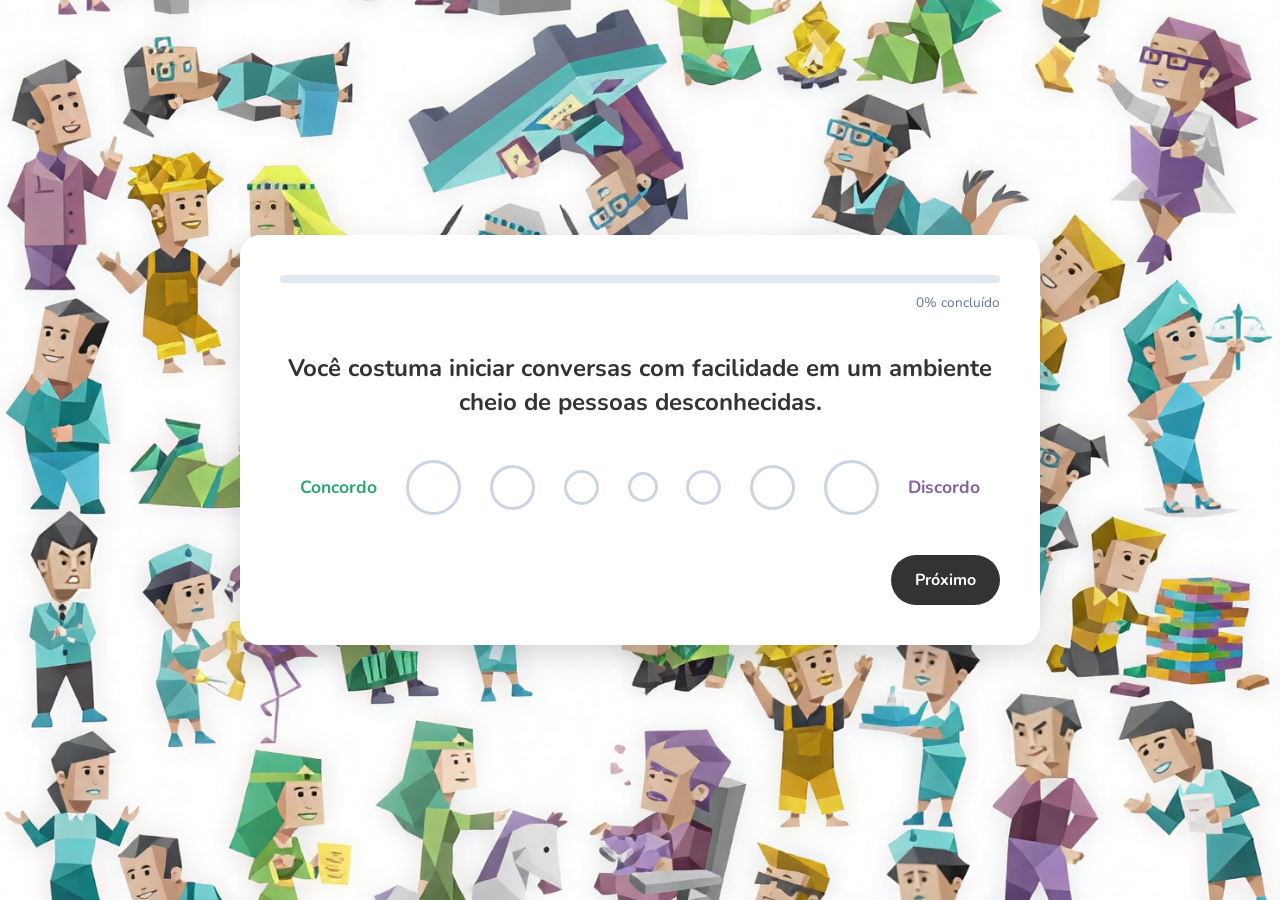
==== teste.html @ cea0da2a "Estilo e script modificados - definitivo" ====
<!DOCTYPE html>
<html lang="pt-BR">
<head>
    <meta charset="UTF-8">
    <meta name="viewport" content="width=device-width, initial-scale=1.0">
    <title>Teste de Personalidade</title>
    <link rel="stylesheet" href="style.css">
</head>
<body>

    <div class="teste-container">
        <!-- Barra de Progresso -->
        <div class="progresso-wrapper">
            <div class="progresso-barra" style="width: 10%;"></div>
        </div>
        <p class="progresso-texto">10% concluído</p>

        <!-- Pergunta -->
        <div class="pergunta-card">
            <h2>Você costuma iniciar conversas com facilidade em um ambiente cheio de pessoas desconhecidas.</h2>
            
            <!-- Escala de Respostas -->
            <div class="opcoes-escala">
                <span class="label-concordo">Concordo</span>

                <!-- Opções (Bolinhas) -->
                <label class="opcao concordo-3">
                    <input type="radio" name="p1" value="3">
                    <span class="bolinha"></span>
                </label>
                <label class="opcao concordo-2">
                    <input type="radio" name="p1" value="2">
                    <span class="bolinha"></span>
                </label>
                <label class="opcao concordo-1">
                    <input type="radio" name="p1" value="1">
                    <span class="bolinha"></span>
                </label>
                
                <label class="opcao neutro">
                    <input type="radio" name="p1" value="0">
                    <span class="bolinha"></span>
                </label>

                <label class="opcao discordo-1">
                    <input type="radio" name="p1" value="-1">
                    <span class="bolinha"></span>
                </label>
                <label class="opcao discordo-2">
                    <input type="radio" name="p1" value="-2">
                    <span class="bolinha"></span>
                </label>
                <label class="opcao discordo-3">
                    <input type="radio" name="p1" value="-3">
                    <span class="bolinha"></span>
                </label>

                <span class="label-discordo">Discordo</span>
            </div>
        </div>

        <!-- Botões de Navegação -->
        <div class="botoes-navegacao">
            <button class="btn-voltar">Anterior</button>
            <button class="btn-proximo">Próximo</button>
        </div>
    </div>

    <script src="teste.js"></script>
</body>
</html>
---- style.css ----
/* 1. IMPORTAÇÕES E VARIÁVEIS GLOBAIS*/
@import url('https://fonts.googleapis.com/css2?family=Nunito:wght@400;600;700&display=swap');

:root {
    --cor-fundo: #f3f4f6;
    --cor-texto: #333333;
    --cor-concordo: #33a474; 
    --cor-concordo-claro: #8be0bc;
    --cor-discordo: #88619a; 
    --cor-discordo-claro: #c2a7cf;
    --cor-neutro: #999999;
}

  /* 2. RESET E BASE DA PÁGINA (Unificado)*/

* {
    margin: 0;
    padding: 0;
    box-sizing: border-box;
    font-family: 'Nunito', "Segoe UI", Arial, sans-serif;
}
body {
    background-color: var(--cor-fundo);
    background-image: url("mbti.png");
    background-size: cover;
    background-position: center;
    background-repeat: no-repeat;
    background-attachment: fixed;
    color: var(--cor-texto);
    display: flex;
    flex-direction: column;
    justify-content: center;
    align-items: center;
    min-height: 100vh;
    padding: 20px;
}
.index-header {
    display: flex;
    justify-content: flex-start;
    align-items: center;
    text-align: left;
    margin-bottom: 30px;
    padding-bottom: 20px;
    border-bottom: 1px solid #e2e8f0; /* Linha sutil para separar da busca */
}

.header-textos h1 {
    font-size: 2.2rem;
    margin-bottom: 5px;
    color: var(--cor-texto);
}

.header-textos p {
    color: #e0e3e7;
    margin: 0;
}
header {
    background: #8922ce; /* escolha suas cores — consistência conta */
    color: #fff;
    text-align: center;
    padding: 24px 900px;
}

/* --- Botão Estilizado (Gradiente, Sombra e Flutuação) --- */
#botao-teste {
    background: linear-gradient(135deg, var(--cor-concordo), #2b8a62);
    color: #ffffff;
    padding: 12px 28px;
    border: none;
    border-radius: 25px;
    font-size: 1.05rem;
    font-weight: 700;
    cursor: pointer;
    box-shadow: 0 4px 15px rgba(51, 164, 116, 0.3);
    transition: transform 0.2s, box-shadow 0.2s;
    white-space: nowrap; /* Impede o botão de esmagar o texto em duas linhas */
    margin-left: 20px; /* Espaço entre o botão e o texto do header */
}

#botao-teste:hover {
    transform: translateY(-3px); /* Faz o botão "subir" ao passar o mouse */
    box-shadow: 0 6px 20px rgba(243, 250, 247, 0.5);
}



/* O container branco central que serve para ambas as páginas */
.teste-container {
    background: #ffffff;
    max-width: 800px;
    width: 100%;
    padding: 40px;
    border-radius: 20px;
    box-shadow: 0 10px 30px rgba(0,0,0,0.15);
    margin-bottom: 20px; /* Espaço para o footer não colar */
}

/* =========================================
   3. ESTILOS DA PÁGINA DE BUSCA (Index)
   ========================================= */
.index-container {
    text-align: center;
    max-width: 600px; 
}

.index-header h1 {
    font-size: 2.5rem;
    margin-bottom: 5px;
}

.index-header p {
    color: #fcfdff;
    margin-bottom: 20px;
}

.busca {
    display: flex;
    gap: 8px;
    justify-content: center;
    padding: 24px 0;
    max-width: 600px;
    margin: 0 auto;
    width: 100%;
}

.busca input {
    flex: 1;
    padding: 12px 20px;
    border: 2px solid #e2e8f0;
    border-radius: 25px;
    font-size: 1rem;
    outline: none;
    transition: border-color 0.2s;
}

.busca input:focus {
    border-color: var(--cor-concordo);
}
@media (max-width: 600px) {
    /* ... suas regras anteriores ... */
    
    .index-header {
        flex-direction: column;
        text-align: center;
        gap: 20px;
    }
    
    #botao-teste {
        width: 100%; /* Botão volta a ficar largo no celular */
    }
}
/* Cartão de Resultado da Busca */
#resultado { 
    display: flex; 
    justify-content: center; 
    padding-bottom: 20px; 
}

.cartao {
    background: #ffffff;
    border: 1px solid #e2e8f0;
    border-radius: 12px;
    padding: 24px;
    text-align: center;
    width: 100%;
}

.cartao h2 { 
    text-transform: capitalize; 
    margin: 8px 0; 
    color: var(--cor-concordo); 
}

.traco {
    display: inline-block;
    background: #ede9fe;
    color: var(--cor-discordo);
    border-radius: 999px;
    padding: 4px 14px;
    margin: 4px;
    font-size: .85rem;
    font-weight: 600;
}

.erro {
    background: #fef2f2;
    color: var(--cor-discordo);
    border: 1px solid #fecaca;
    border-radius: 10px;
    padding: 16px 20px;
    text-align: center;
}

/* Placeholder e imagem inicial */
.resultado-placeholder { margin-top: 20px; }
.imagem-padrao {
    width: 100%;
    max-height: 250px;
    object-fit: cover;
    border-radius: 15px;
    margin-bottom: 15px;
}
.dica-busca { color: #94a3b8; font-style: italic; }

/* =========================================
   4. ESTILOS DO TESTE (Escala Likert)
   ========================================= */
.progresso-wrapper {
    background: #e2e8f0;
    height: 8px;
    border-radius: 4px;
    width: 100%;
    margin-bottom: 10px;
    overflow: hidden;
}

.progresso-barra {
    background: var(--cor-concordo);
    height: 100%;
    border-radius: 4px;
    transition: width 0.4s ease;
}

.progresso-texto {
    text-align: right;
    font-size: 0.85rem;
    color: #64748b;
    margin-bottom: 40px;
}

.pergunta-card h2 {
    text-align: center;
    font-size: 1.5rem;
    margin-bottom: 40px;
    line-height: 1.4;
}

.opcoes-escala {
    display: flex;
    align-items: center;
    justify-content: space-between;
    width: 100%;
    margin-bottom: 40px;
    padding: 0 20px;
}

.label-concordo { color: var(--cor-concordo); font-weight: 700; font-size: 1.1rem; }
.label-discordo { color: var(--cor-discordo); font-weight: 700; font-size: 1.1rem; }

.opcao input[type="radio"] { display: none; }
.opcao { cursor: pointer; display: flex; justify-content: center; align-items: center; }

.bolinha {
    border-radius: 50%;
    border: 3px solid #cbd5e1;
    display: inline-block;
    transition: all 0.2s ease;
}

.opcao:hover .bolinha { border-color: var(--cor-neutro); transform: scale(1.1); }

.concordo-3 .bolinha, .discordo-3 .bolinha { width: 55px; height: 55px; }
.concordo-2 .bolinha, .discordo-2 .bolinha { width: 45px; height: 45px; }
.concordo-1 .bolinha, .discordo-1 .bolinha { width: 35px; height: 35px; }
.neutro .bolinha { width: 30px; height: 30px; }

.concordo-3 input:checked + .bolinha { background: var(--cor-concordo); border-color: var(--cor-concordo); }
.concordo-2 input:checked + .bolinha { background: #4dbf8d; border-color: #4dbf8d; }
.concordo-1 input:checked + .bolinha { background: var(--cor-concordo-claro); border-color: var(--cor-concordo-claro); }
.neutro input:checked + .bolinha { background: var(--cor-neutro); border-color: var(--cor-neutro); }
.discordo-1 input:checked + .bolinha { background: var(--cor-discordo-claro); border-color: var(--cor-discordo-claro); }
.discordo-2 input:checked + .bolinha { background: #a684b5; border-color: #a684b5; }
.discordo-3 input:checked + .bolinha { background: var(--cor-discordo); border-color: var(--cor-discordo); }

/* =========================================
   5. BOTÕES E RODAPÉ GERAIS
   ========================================= */
.botoes-navegacao {
    display: flex;
    justify-content: space-between;
    margin-top: 20px;
}

/* Escopo genérico para botões da interface nova */
.btn-proximo, .btn-voltar, .busca button, #botao-teste {
    padding: 12px 24px;
    border: none;
    border-radius: 25px;
    font-size: 1rem;
    font-weight: 700;
    cursor: pointer;
    transition: opacity 0.2s, background-color 0.2s;
}

.btn-proximo:hover, .btn-voltar:hover, .busca button:hover, #botao-teste:hover {
    opacity: 0.8;
}

.btn-voltar {
    background-color: transparent;
    color: var(--cor-texto);
    border: 2px solid #e2e8f0;
}

.btn-proximo, .busca button, #botao-teste {
    background-color: var(--cor-texto);
    color: #fff;
}

#botao-teste { width: 100%; margin-bottom: 20px; }

footer { 
    text-align: center; 
    padding: 16px; 
    color: #cbd5e1; 
    font-size: .85rem; 
    text-shadow: 1px 1px 2px rgba(0,0,0,0.5); /* Sombra para ler sobre a foto de fundo */
}

/* =========================================
   6. RESPONSIVIDADE
   ========================================= */
@media (max-width: 600px) {
    .opcoes-escala { flex-direction: column; gap: 15px; padding: 0; }
    .label-concordo, .label-discordo { margin: 10px 0; }
    .busca { flex-direction: column; }
}
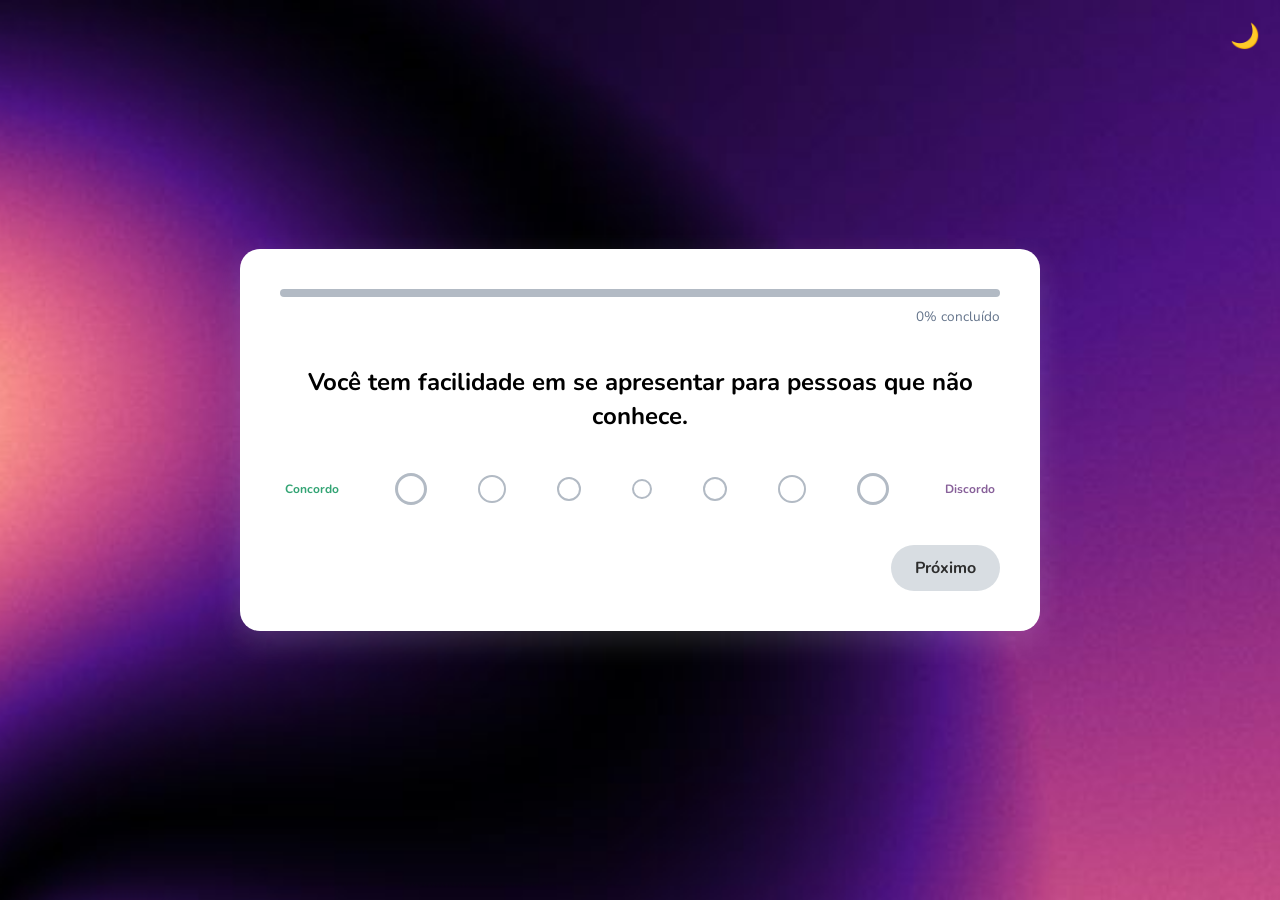
==== commit 3387491d: "Modo Escuro" ====
--- a/teste.html
+++ b/teste.html
@@ -7,7 +7,7 @@
     <link rel="stylesheet" href="style.css">
 </head>
 <body>
-
+    <button id="btn-tema">🌙</button>
     <div class="teste-container">
         <!-- Barra de Progresso -->
         <div class="progresso-wrapper">
--- a/style.css
+++ b/style.css
@@ -2,14 +2,96 @@
 @import url('https://fonts.googleapis.com/css2?family=Nunito:wght@400;600;700&display=swap');
 
 :root {
-    --cor-fundo: #f3f4f6;
-    --cor-texto: #333333;
     --cor-concordo: #33a474; 
     --cor-concordo-claro: #8be0bc;
     --cor-discordo: #88619a; 
     --cor-discordo-claro: #c2a7cf;
     --cor-neutro: #999999;
 }
+/*Modo Escuro*/
+body.dark-mode {
+    --cor-fundo: #1e293b;
+    --cor-texto: #f1f5f9;
+}
+body.dark-mode .cartao {
+    background-color: #1e1e1e; /* Fundo escuro para o container e cartão */
+    border: 1px solid #333; /* Borda sutil para destacar o cartão */
+    box-shadow: 0 10px 30px rgba(0, 0, 0, 0.5); /* Sombra para dar profundidade */
+}
+body.dark-mode .teste-container{
+    background: #1e1e1e;
+}
+body.dark-mode .busca input {
+    background-color: #2d2d2d;
+    color: #e2e8f0;
+    border: 2px solid #444;
+}
+body.dark-mode .busca input::placeholder {
+    color: #888;
+}
+body.dark-mode .busca input:focus {
+    border-color: #3ca37a; /* Cor de destaque ao focar no modo escuro */
+}
+body.dark-mode .busca button {
+    background-color: #2d2d2d;
+    color: #e2e8f0;
+    border: 2px solid #444;
+}
+
+body.dark-mode .btn-voltar, .btn-proximo{
+    background-color: #f1f1f1; /* Fica cinza escuro em vez de preto sólido */
+    color: #2d2d2d; /* Texto branco para contraste */
+    border-color: transparent;
+}
+
+body.dark-mode .btn-voltar:hover {
+    background-color: #333;
+}
+
+/* Elementos do Teste (Barra de Progresso e Textos Secundários) */
+body.dark-mode .progresso-wrapper {
+    background: #686666; /* Fundo da barra de progresso escuro */
+}
+body.dark-mode .progresso-texto {
+    color: #94a3b8; /* Texto de % mais visível no escuro */
+}
+
+/* Bolinhas da Escala Likert */
+body.dark-mode .bolinha {
+    border-color: #aaa7a7; /* Borda cinza escura nas bolinhas não clicadas */
+}
+
+/* Cores de Erro (Se o usuário não digitar nada na busca) */
+body.dark-mode .erro {
+    background: #451a1a; /* Vermelho muito escuro */
+    color: #fecaca;
+    border-color: #7f1d1d;
+}
+body.dark-mode .header-textos h1 {
+    color: #1e293b; /* Título principal em branco */
+}
+body.dark-mode .header-textos p {
+    color: #1e293b; /* Subtítulo em cinza claro */
+}
+body.dark-mode #botao-teste {
+    background-color: #2d2d2d;
+    border: transparent;
+    color: #1e293b;
+}
+
+#btn-tema{
+    background: transparent;
+    border: none;
+    font-size: 1.5rem;
+    cursor: pointer;
+    position: absolute;
+    top: 20px; 
+    right: 20px;
+    transition: color 0.3s;
+}
+#btn-tema:hover {
+    transform: scale(1.1);
+}
 
   /* 2. RESET E BASE DA PÁGINA (Unificado)*/
 
@@ -20,8 +102,8 @@
     font-family: 'Nunito', "Segoe UI", Arial, sans-serif;
 }
 body {
-    background-color: var(--cor-fundo);
-    background-image: url("mbti.png");
+    background-color: #e3e9e8;
+    background-image: url(gradient\ sphere.jpg);
     background-size: cover;
     background-position: center;
     background-repeat: no-repeat;
@@ -41,7 +123,6 @@
     text-align: left;
     margin-bottom: 30px;
     padding-bottom: 20px;
-    border-bottom: 1px solid #e2e8f0; /* Linha sutil para separar da busca */
 }
 
 .header-textos h1 {
@@ -55,15 +136,19 @@
     margin: 0;
 }
 header {
-    background: #8922ce; /* escolha suas cores — consistência conta */
-    color: #fff;
+    background: #8922ce;/* escolha suas cores — consistência conta */
+    background: linear-gradient(135deg, #8922ce, #963659);
+    background-position: center;
+    background-size: cover;
+    color: #f1f1f1;
+    padding: 24px 20px;
     text-align: center;
-    padding: 24px 900px;
+    border-radius: 15px;
 }
 
 /* --- Botão Estilizado (Gradiente, Sombra e Flutuação) --- */
 #botao-teste {
-    background: linear-gradient(135deg, var(--cor-concordo), #2b8a62);
+    background: linear-gradient(135deg, #8922ce, #25a872);
     color: #ffffff;
     padding: 12px 28px;
     border: none;
@@ -71,7 +156,7 @@
     font-size: 1.05rem;
     font-weight: 700;
     cursor: pointer;
-    box-shadow: 0 4px 15px rgba(51, 164, 116, 0.3);
+    box-shadow: 0 4px 15px rgba(123, 187, 155, 0.3);
     transition: transform 0.2s, box-shadow 0.2s;
     white-space: nowrap; /* Impede o botão de esmagar o texto em duas linhas */
     margin-left: 20px; /* Espaço entre o botão e o texto do header */
@@ -79,10 +164,8 @@
 
 #botao-teste:hover {
     transform: translateY(-3px); /* Faz o botão "subir" ao passar o mouse */
-    box-shadow: 0 6px 20px rgba(243, 250, 247, 0.5);
-}
-
-
+    box-shadow: 0 6px 20px rgba(218, 233, 226, 0.5);
+}
 
 /* O container branco central que serve para ambas as páginas */
 .teste-container {
@@ -91,13 +174,11 @@
     width: 100%;
     padding: 40px;
     border-radius: 20px;
-    box-shadow: 0 10px 30px rgba(0,0,0,0.15);
+    box-shadow: 0 10px 30px rgba(255, 253, 253, 0.15);
     margin-bottom: 20px; /* Espaço para o footer não colar */
 }
 
-/* =========================================
-   3. ESTILOS DA PÁGINA DE BUSCA (Index)
-   ========================================= */
+/* 3. ESTILOS DA PÁGINA DE BUSCA (Index) */
 .index-container {
     text-align: center;
     max-width: 600px; 
@@ -109,7 +190,7 @@
 }
 
 .index-header p {
-    color: #fcfdff;
+    color: #ececee;
     margin-bottom: 20px;
 }
 
@@ -126,7 +207,7 @@
 .busca input {
     flex: 1;
     padding: 12px 20px;
-    border: 2px solid #e2e8f0;
+    border: 2px solid #f4f6f8;
     border-radius: 25px;
     font-size: 1rem;
     outline: none;
@@ -134,20 +215,7 @@
 }
 
 .busca input:focus {
-    border-color: var(--cor-concordo);
-}
-@media (max-width: 600px) {
-    /* ... suas regras anteriores ... */
-    
-    .index-header {
-        flex-direction: column;
-        text-align: center;
-        gap: 20px;
-    }
-    
-    #botao-teste {
-        width: 100%; /* Botão volta a ficar largo no celular */
-    }
+    border-color: #3ca37a; /* Cor de destaque ao focar */
 }
 /* Cartão de Resultado da Busca */
 #resultado { 
@@ -157,12 +225,14 @@
 }
 
 .cartao {
-    background: #ffffff;
+    background: #f1f1f1;
     border: 1px solid #e2e8f0;
     border-radius: 12px;
     padding: 24px;
     text-align: center;
     width: 100%;
+    max-width: 800px; /* Trava o crescimento horizontal */
+    margin: 0 auto;
 }
 
 .cartao h2 { 
@@ -202,11 +272,9 @@
 }
 .dica-busca { color: #94a3b8; font-style: italic; }
 
-/* =========================================
-   4. ESTILOS DO TESTE (Escala Likert)
-   ========================================= */
+/* 4. ESTILOS DO TESTE (Escala Likert) */
 .progresso-wrapper {
-    background: #e2e8f0;
+    background: #b2bac4;
     height: 8px;
     border-radius: 4px;
     width: 100%;
@@ -252,7 +320,7 @@
 
 .bolinha {
     border-radius: 50%;
-    border: 3px solid #cbd5e1;
+    border: 3px solid #b2bac4;
     display: inline-block;
     transition: all 0.2s ease;
 }
@@ -272,9 +340,7 @@
 .discordo-2 input:checked + .bolinha { background: #a684b5; border-color: #a684b5; }
 .discordo-3 input:checked + .bolinha { background: var(--cor-discordo); border-color: var(--cor-discordo); }
 
-/* =========================================
-   5. BOTÕES E RODAPÉ GERAIS
-   ========================================= */
+/* 5. BOTÕES E RODAPÉ GERAIS */
 .botoes-navegacao {
     display: flex;
     justify-content: space-between;
@@ -284,7 +350,6 @@
 /* Escopo genérico para botões da interface nova */
 .btn-proximo, .btn-voltar, .busca button, #botao-teste {
     padding: 12px 24px;
-    border: none;
     border-radius: 25px;
     font-size: 1rem;
     font-weight: 700;
@@ -297,14 +362,25 @@
 }
 
 .btn-voltar {
-    background-color: transparent;
-    color: var(--cor-texto);
-    border: 2px solid #e2e8f0;
-}
-
-.btn-proximo, .busca button, #botao-teste {
-    background-color: var(--cor-texto);
-    color: #fff;
+    background-color: #d8dde2;
+    border: transparent;
+    color: #2d2d2d;
+}
+
+.btn-proximo {
+    background-color: #d8dde2;
+    border: transparent;
+    color: #2d2d2d;
+}
+#botao-teste {
+    background-color: #2d2d2d;
+    border: transparent;
+    color: #f1f1f1;
+}
+.busca button {
+    background-color: #f1f1f1;
+    border: 2px solid #444;
+    color: #444;
 }
 
 #botao-teste { width: 100%; margin-bottom: 20px; }
@@ -317,11 +393,80 @@
     text-shadow: 1px 1px 2px rgba(0,0,0,0.5); /* Sombra para ler sobre a foto de fundo */
 }
 
-/* =========================================
-   6. RESPONSIVIDADE
-   ========================================= */
+/* 6. RESPONSIVIDADE */
 @media (max-width: 600px) {
-    .opcoes-escala { flex-direction: column; gap: 15px; padding: 0; }
-    .label-concordo, .label-discordo { margin: 10px 0; }
-    .busca { flex-direction: column; }
-}+    /* 1. Empilha o título em cima e o botão embaixo */
+    .index-header {
+        flex-direction: column;
+        justify-content: center;
+        align-items: center;
+        text-align: center;
+        padding: 20px 10px;
+    }
+
+    /* 2. Centraliza os textos do título */
+    .header-textos {
+        text-align: center;
+        margin-bottom: 15px; 
+    }
+
+    /* 3. Ajusta o botão para não "esticar" a tela */
+    #botao-teste {
+        width: 100%;
+        margin: 0;
+        white-space: normal; /* Permite que o texto longo do botão quebre em duas linhas */
+        font-size: 0.95rem; 
+    }
+
+    /* 4. Barra de pesquisa em coluna */
+    .busca {
+        flex-direction: column;
+        align-items: center;
+        padding: 20px 10px;
+        width: 100%;
+    }
+    
+    .busca input {
+        width: 100%;
+        max-width: none;
+        margin-bottom: 10px;
+    }
+    
+    .busca button {
+        width: 100%;
+    }
+}
+/* --- Ajustes da Escala para Celular --- */
+.opcoes-escala {
+        padding: 0 !important;
+        gap: 2px !important;
+        justify-content: space-between !important;
+    }
+
+    .label-concordo, .label-discordo {
+        font-size: 0.75rem !important;
+        margin: 0 5px !important;
+    }
+
+    .concordo-3 .bolinha, .discordo-3 .bolinha { 
+        width: 32px !important; 
+        height: 32px !important; 
+    }
+    
+    .concordo-2 .bolinha, .discordo-2 .bolinha { 
+        width: 28px !important; 
+        height: 28px !important; 
+        border-width: 2px !important; 
+    }
+    
+    .concordo-1 .bolinha, .discordo-1 .bolinha { 
+        width: 24px !important; 
+        height: 24px !important; 
+        border-width: 2px !important; 
+    }
+    
+    .neutro .bolinha { 
+        width: 20px !important; 
+        height: 20px !important; 
+        border-width: 2px !important; 
+    }
